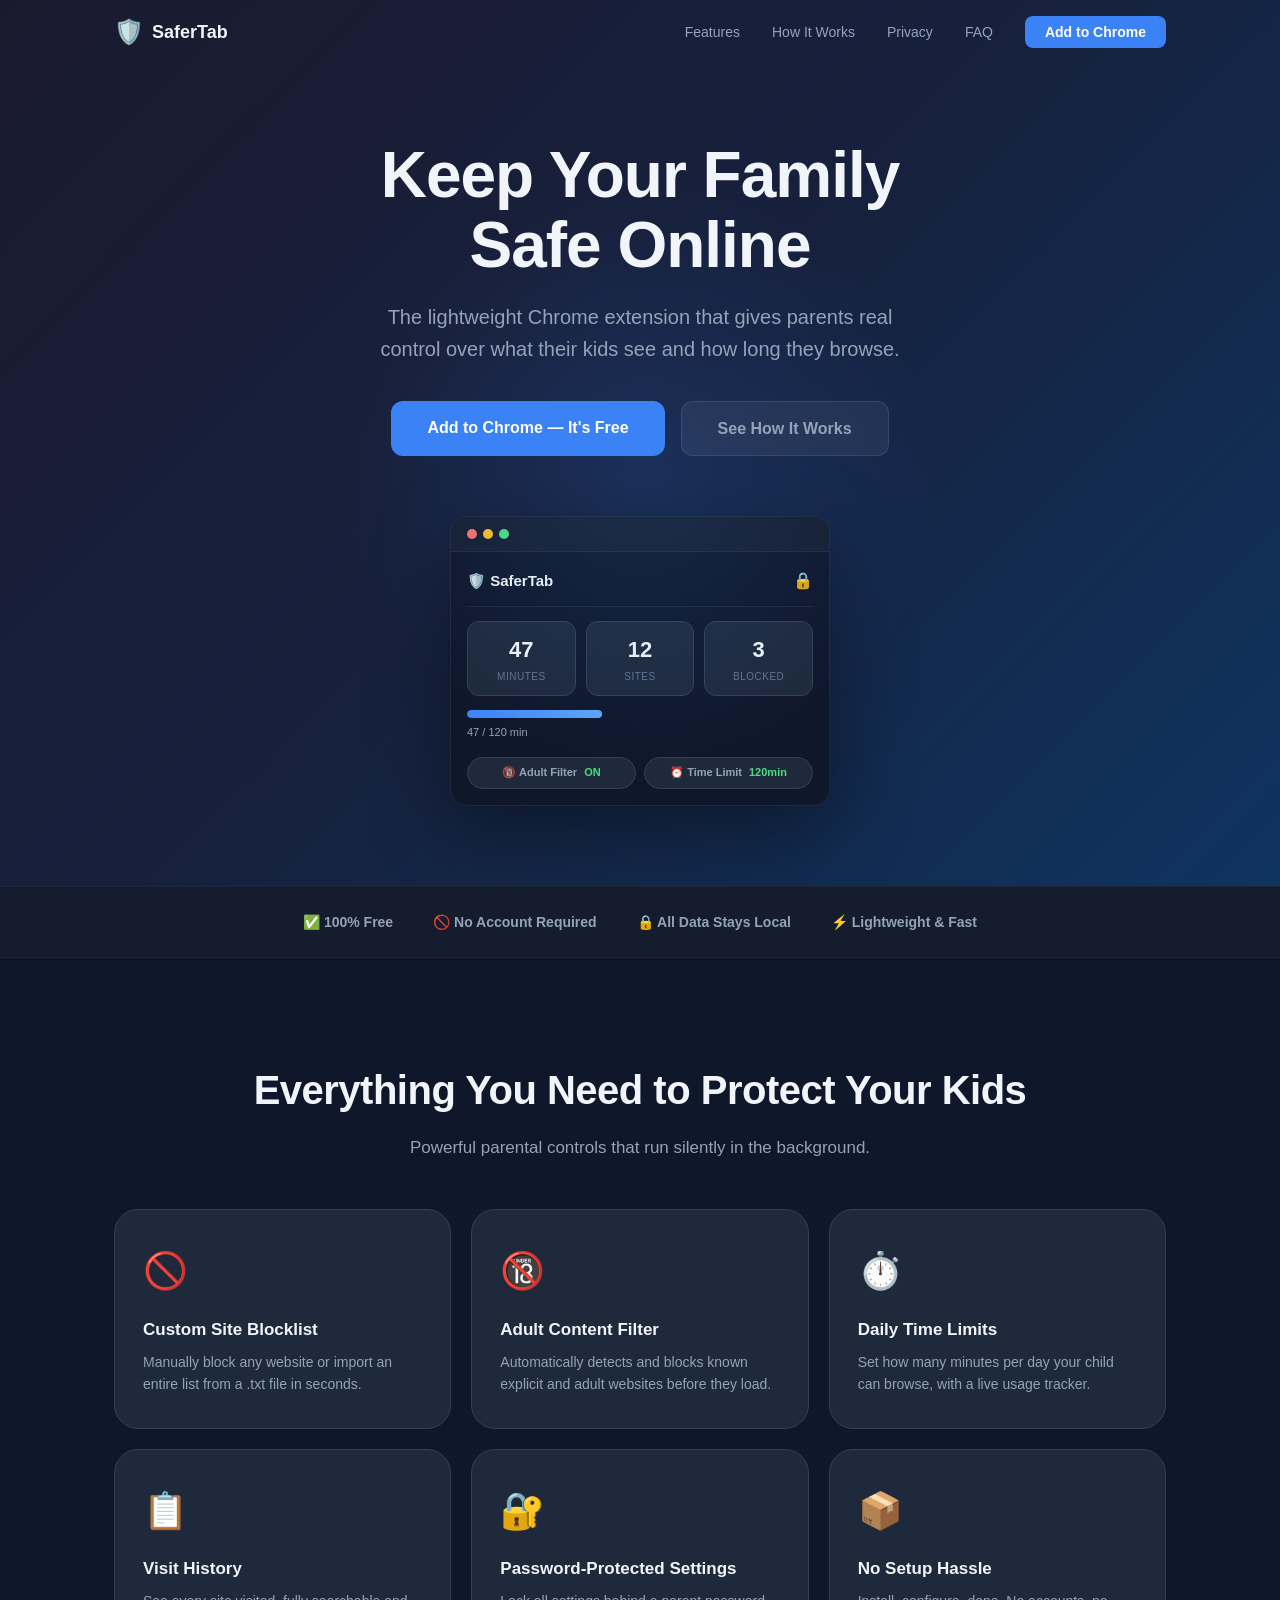
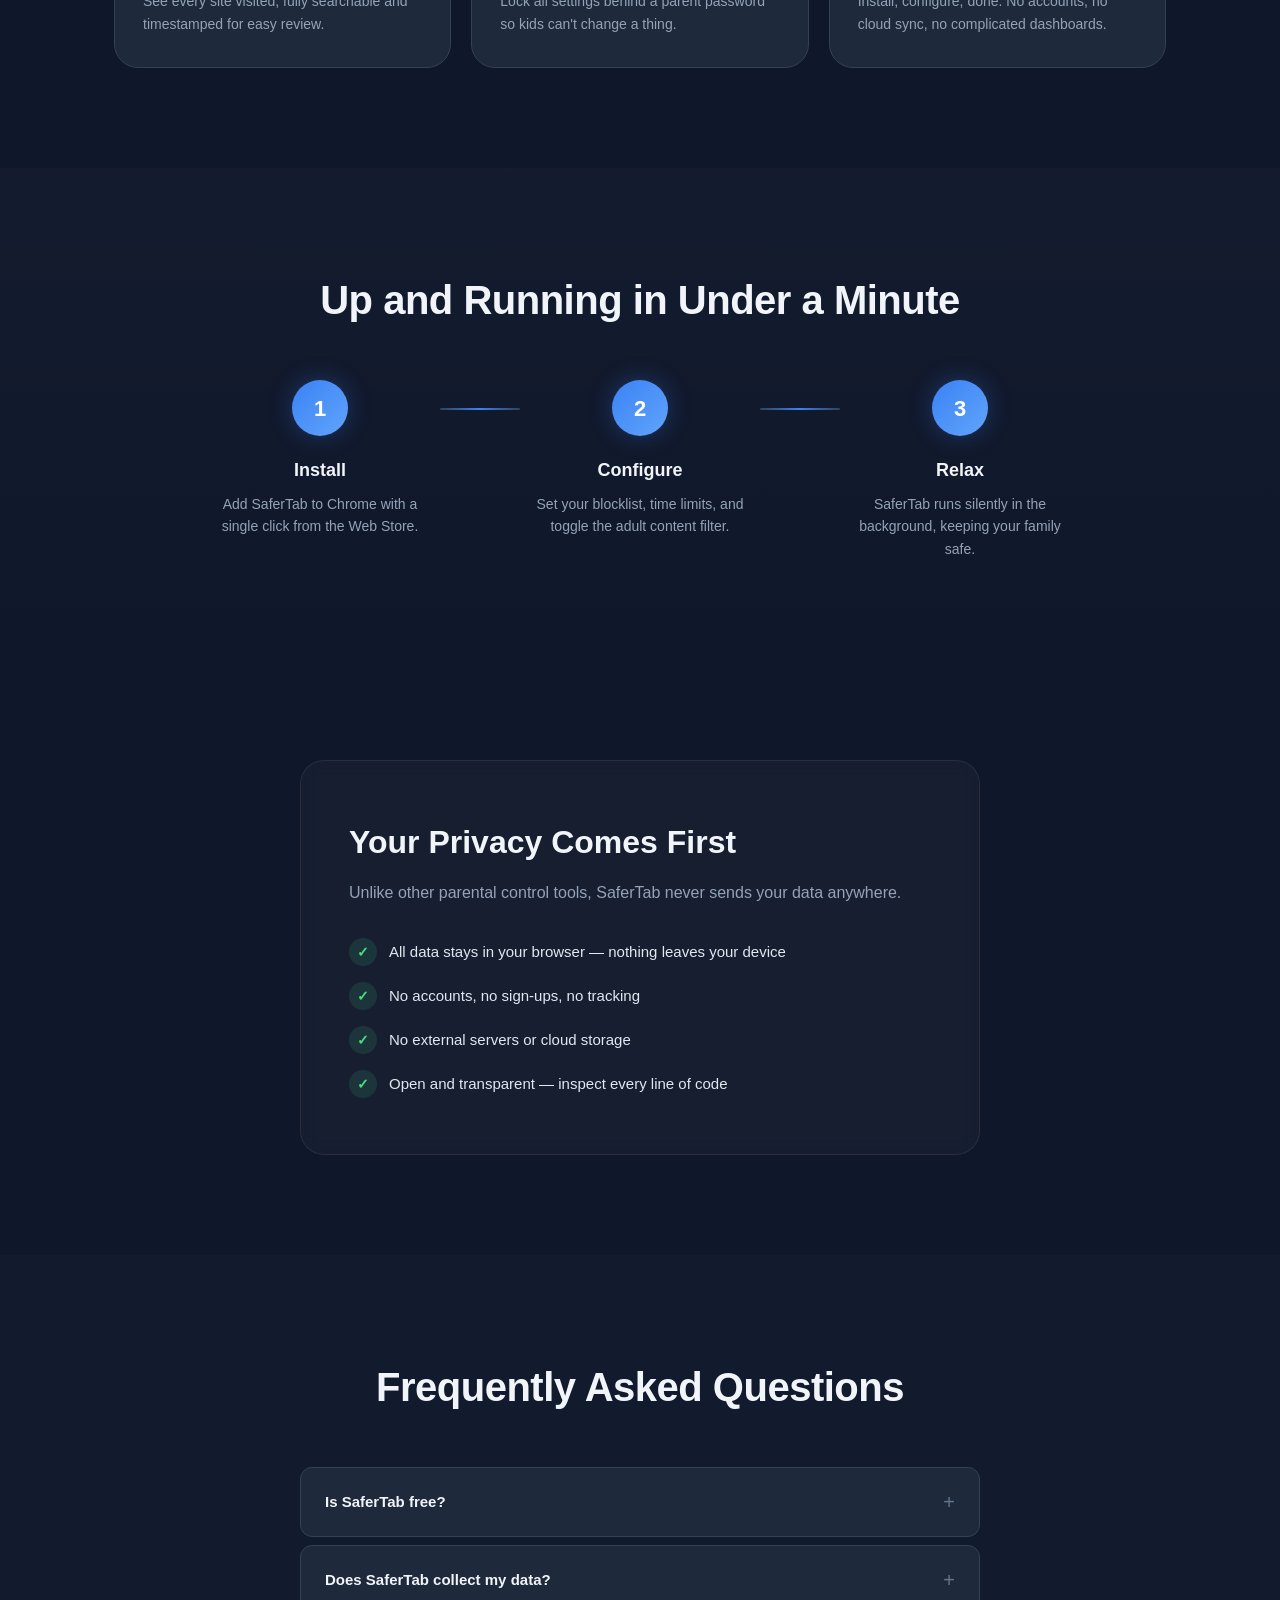
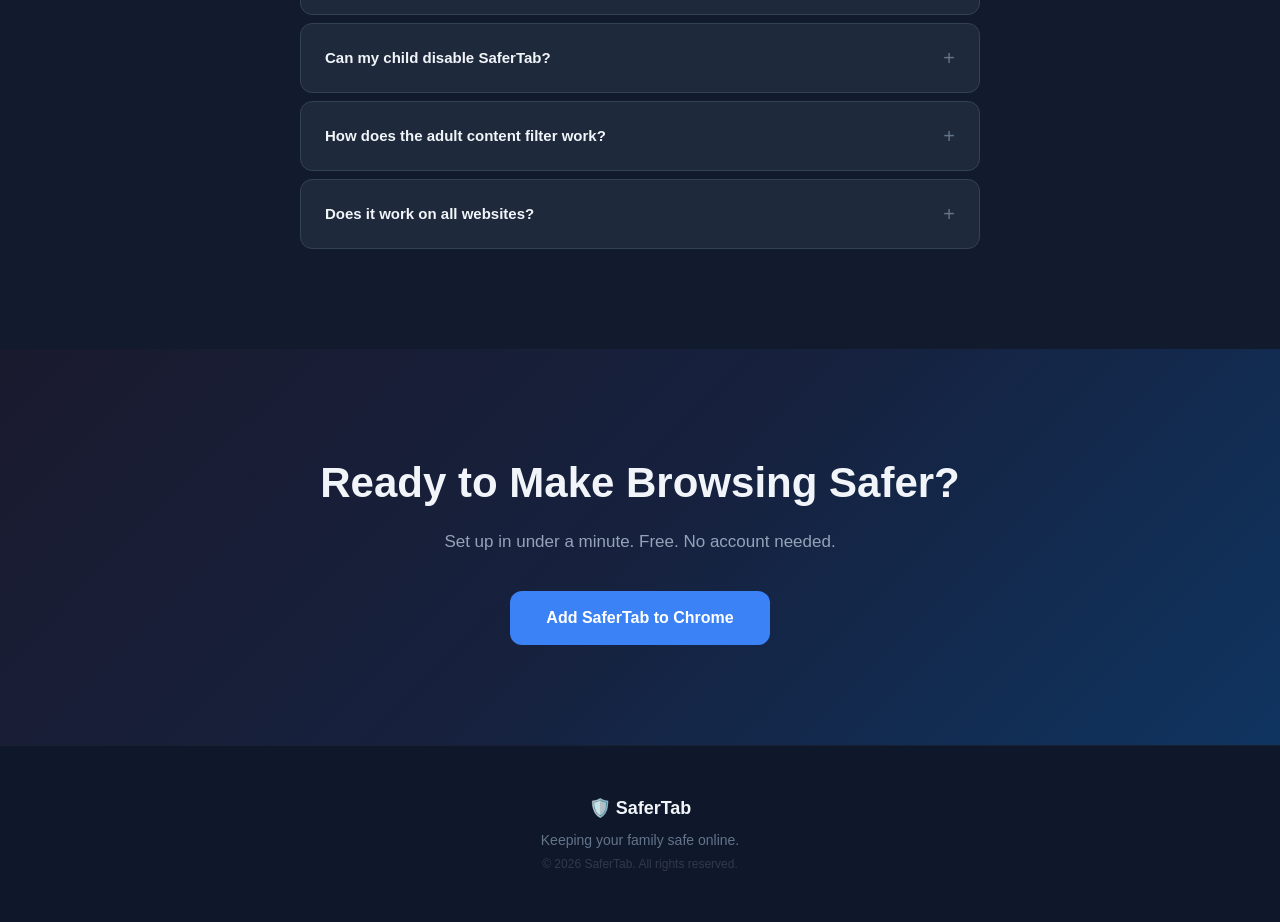
==== website/index.html @ d72802f3 "Update to arch" ====
<!DOCTYPE html>
<html lang="en">
<head>
  <meta charset="UTF-8" />
  <meta name="viewport" content="width=device-width, initial-scale=1.0" />
  <title>SaferTab - Keep Your Family Safe Online</title>
  <meta name="description" content="A lightweight Chrome extension that gives parents real control over what their kids see and how long they browse. Free, private, no account needed." />
  <link rel="stylesheet" href="styles.css" />
  <link rel="icon" href="../extension/icons/icon48.png" type="image/png" />
</head>
<body>

  <!-- ── Navigation ── -->
  <nav id="navbar">
    <div class="nav-inner">
      <a href="#" class="nav-brand">
        <span class="nav-logo">&#x1f6e1;&#xfe0f;</span>
        <span class="nav-wordmark">SaferTab</span>
      </a>
      <button class="hamburger" id="menuToggle" aria-label="Toggle menu">
        <span></span><span></span><span></span>
      </button>
      <ul class="nav-links" id="navLinks">
        <li><a href="#features">Features</a></li>
        <li><a href="#how-it-works">How It Works</a></li>
        <li><a href="#privacy">Privacy</a></li>
        <li><a href="#faq">FAQ</a></li>
        <li><a href="#cta" class="nav-cta">Add to Chrome</a></li>
      </ul>
    </div>
  </nav>

  <!-- ── Hero ── -->
  <section class="hero" id="hero">
    <div class="hero-glow"></div>
    <div class="container hero-content">
      <h1>Keep Your Family<br />Safe Online</h1>
      <p class="hero-sub">
        The lightweight Chrome extension that gives parents real control
        over what their kids see and how long they browse.
      </p>
      <div class="hero-actions">
        <a href="#cta" class="btn btn-primary-lg">Add to Chrome &mdash; It's Free</a>
        <a href="#how-it-works" class="btn btn-ghost">See How It Works</a>
      </div>
    </div>

    <!-- CSS-only extension mockup -->
    <div class="container">
      <div class="mockup" aria-hidden="true">
        <div class="mockup-bar">
          <span class="dot red"></span>
          <span class="dot yellow"></span>
          <span class="dot green"></span>
        </div>
        <div class="mockup-body">
          <div class="mock-header">
            <span>&#x1f6e1;&#xfe0f; <strong>SaferTab</strong></span>
            <span class="mock-lock">&#x1f512;</span>
          </div>
          <div class="mock-stats">
            <div class="mock-stat"><span class="mock-stat-val">47</span><span class="mock-stat-lbl">Minutes</span></div>
            <div class="mock-stat"><span class="mock-stat-val">12</span><span class="mock-stat-lbl">Sites</span></div>
            <div class="mock-stat"><span class="mock-stat-val">3</span><span class="mock-stat-lbl">Blocked</span></div>
          </div>
          <div class="mock-progress">
            <div class="mock-progress-track"><div class="mock-progress-fill"></div></div>
            <span class="mock-progress-lbl">47 / 120 min</span>
          </div>
          <div class="mock-pills">
            <span class="mock-pill">&#x1f51e; Adult Filter <b class="on">ON</b></span>
            <span class="mock-pill">&#x23f0; Time Limit <b class="on">120min</b></span>
          </div>
        </div>
      </div>
    </div>
  </section>

  <!-- ── Trust Bar ── -->
  <section class="trust-bar">
    <div class="container trust-items">
      <div class="trust-item">&#x2705; 100% Free</div>
      <div class="trust-item">&#x1f6ab; No Account Required</div>
      <div class="trust-item">&#x1f512; All Data Stays Local</div>
      <div class="trust-item">&#x26a1; Lightweight &amp; Fast</div>
    </div>
  </section>

  <!-- ── Features ── -->
  <section class="features" id="features">
    <div class="container">
      <h2 class="section-heading">Everything You Need to Protect Your Kids</h2>
      <p class="section-sub">Powerful parental controls that run silently in the background.</p>
      <div class="features-grid">
        <div class="feature-card reveal">
          <div class="feature-icon">&#x1f6ab;</div>
          <h3>Custom Site Blocklist</h3>
          <p>Manually block any website or import an entire list from a .txt file in seconds.</p>
        </div>
        <div class="feature-card reveal">
          <div class="feature-icon">&#x1f51e;</div>
          <h3>Adult Content Filter</h3>
          <p>Automatically detects and blocks known explicit and adult websites before they load.</p>
        </div>
        <div class="feature-card reveal">
          <div class="feature-icon">&#x23f1;&#xfe0f;</div>
          <h3>Daily Time Limits</h3>
          <p>Set how many minutes per day your child can browse, with a live usage tracker.</p>
        </div>
        <div class="feature-card reveal">
          <div class="feature-icon">&#x1f4cb;</div>
          <h3>Visit History</h3>
          <p>See every site visited, fully searchable and timestamped for easy review.</p>
        </div>
        <div class="feature-card reveal">
          <div class="feature-icon">&#x1f510;</div>
          <h3>Password-Protected Settings</h3>
          <p>Lock all settings behind a parent password so kids can't change a thing.</p>
        </div>
        <div class="feature-card reveal">
          <div class="feature-icon">&#x1f4e6;</div>
          <h3>No Setup Hassle</h3>
          <p>Install, configure, done. No accounts, no cloud sync, no complicated dashboards.</p>
        </div>
      </div>
    </div>
  </section>

  <!-- ── How It Works ── -->
  <section class="how-it-works" id="how-it-works">
    <div class="container">
      <h2 class="section-heading">Up and Running in Under a Minute</h2>
      <div class="steps">
        <div class="step reveal">
          <div class="step-num">1</div>
          <h3>Install</h3>
          <p>Add SaferTab to Chrome with a single click from the Web Store.</p>
        </div>
        <div class="step-line" aria-hidden="true"></div>
        <div class="step reveal">
          <div class="step-num">2</div>
          <h3>Configure</h3>
          <p>Set your blocklist, time limits, and toggle the adult content filter.</p>
        </div>
        <div class="step-line" aria-hidden="true"></div>
        <div class="step reveal">
          <div class="step-num">3</div>
          <h3>Relax</h3>
          <p>SaferTab runs silently in the background, keeping your family safe.</p>
        </div>
      </div>
    </div>
  </section>

  <!-- ── Privacy ── -->
  <section class="privacy" id="privacy">
    <div class="container">
      <div class="privacy-card reveal">
        <h2>Your Privacy Comes First</h2>
        <p class="privacy-sub">Unlike other parental control tools, SaferTab never sends your data anywhere.</p>
        <ul class="privacy-list">
          <li><span class="check">&#x2713;</span> All data stays in your browser &mdash; nothing leaves your device</li>
          <li><span class="check">&#x2713;</span> No accounts, no sign-ups, no tracking</li>
          <li><span class="check">&#x2713;</span> No external servers or cloud storage</li>
          <li><span class="check">&#x2713;</span> Open and transparent &mdash; inspect every line of code</li>
        </ul>
      </div>
    </div>
  </section>

  <!-- ── FAQ ── -->
  <section class="faq" id="faq">
    <div class="container">
      <h2 class="section-heading">Frequently Asked Questions</h2>
      <div class="faq-list">
        <details class="faq-item">
          <summary>Is SaferTab free?</summary>
          <p>Yes, completely free. No premium tiers, no hidden fees.</p>
        </details>
        <details class="faq-item">
          <summary>Does SaferTab collect my data?</summary>
          <p>No. Everything is stored locally in your browser using Chrome's built-in storage. Nothing is ever sent to a server.</p>
        </details>
        <details class="faq-item">
          <summary>Can my child disable SaferTab?</summary>
          <p>Not without your parent password. The settings panel is locked behind a password gate, and the extension can only be removed through Chrome's extension manager.</p>
        </details>
        <details class="faq-item">
          <summary>How does the adult content filter work?</summary>
          <p>SaferTab maintains a curated list of known explicit domains and URL patterns. Any matching site is blocked before it loads.</p>
        </details>
        <details class="faq-item">
          <summary>Does it work on all websites?</summary>
          <p>SaferTab works on all standard HTTP and HTTPS websites. Internal Chrome pages (like settings or the new tab page) are not affected.</p>
        </details>
      </div>
    </div>
  </section>

  <!-- ── Final CTA ── -->
  <section class="final-cta" id="cta">
    <div class="container cta-content">
      <h2>Ready to Make Browsing Safer?</h2>
      <p>Set up in under a minute. Free. No account needed.</p>
      <a href="#" class="btn btn-primary-lg">Add SaferTab to Chrome</a>
    </div>
  </section>

  <!-- ── Footer ── -->
  <footer>
    <div class="container footer-inner">
      <div class="footer-brand">&#x1f6e1;&#xfe0f; SaferTab</div>
      <p class="footer-tagline">Keeping your family safe online.</p>
      <p class="footer-copy">&copy; 2026 SaferTab. All rights reserved.</p>
    </div>
  </footer>

  <script src="script.js"></script>
</body>
</html>
---- website/styles.css ----
/* ── Design Tokens ─────────────────────────────── */
:root {
  --bg-deepest: #0f172a;
  --bg-dark: #1a1a2e;
  --bg-card: #1e293b;
  --border: #334155;
  --blue-600: #2563eb;
  --blue-500: #3b82f6;
  --blue-400: #60a5fa;
  --text-bright: #f1f5f9;
  --text-body: #e2e8f0;
  --text-muted: #94a3b8;
  --text-dim: #64748b;
  --green: #4ade80;
  --red: #f87171;
  --radius-sm: 8px;
  --radius-md: 12px;
  --radius-lg: 24px;
  --font: -apple-system, BlinkMacSystemFont, 'Segoe UI', Roboto, sans-serif;
  --max-w: 1100px;
}

/* ── Reset ─────────────────────────────────────── */
*, *::before, *::after { box-sizing: border-box; margin: 0; padding: 0; }

html { scroll-behavior: smooth; }

body {
  font-family: var(--font);
  background: var(--bg-deepest);
  color: var(--text-body);
  line-height: 1.6;
  -webkit-font-smoothing: antialiased;
}

img { max-width: 100%; display: block; }
a { color: inherit; text-decoration: none; }

.container {
  max-width: var(--max-w);
  margin: 0 auto;
  padding: 0 24px;
}

/* ── Navigation ────────────────────────────────── */
nav {
  position: fixed;
  top: 0;
  left: 0;
  right: 0;
  z-index: 100;
  transition: background 0.3s, box-shadow 0.3s;
}

nav.scrolled {
  background: rgba(15, 23, 42, 0.85);
  backdrop-filter: blur(12px);
  box-shadow: 0 1px 0 rgba(255,255,255,0.06);
}

.nav-inner {
  max-width: var(--max-w);
  margin: 0 auto;
  padding: 0 24px;
  display: flex;
  align-items: center;
  justify-content: space-between;
  height: 64px;
}

.nav-brand {
  display: flex;
  align-items: center;
  gap: 8px;
  font-weight: 800;
  font-size: 18px;
  color: var(--text-bright);
}

.nav-logo { font-size: 24px; }

.nav-links {
  display: flex;
  align-items: center;
  gap: 32px;
  list-style: none;
}

.nav-links a {
  font-size: 14px;
  font-weight: 500;
  color: var(--text-muted);
  transition: color 0.15s;
}

.nav-links a:hover { color: var(--text-bright); }

.nav-cta {
  background: var(--blue-500);
  color: white !important;
  padding: 8px 20px;
  border-radius: var(--radius-sm);
  font-weight: 700 !important;
  transition: background 0.15s !important;
}

.nav-cta:hover { background: var(--blue-600); }

.hamburger {
  display: none;
  flex-direction: column;
  gap: 5px;
  background: none;
  border: none;
  cursor: pointer;
  padding: 4px;
}

.hamburger span {
  display: block;
  width: 22px;
  height: 2px;
  background: var(--text-muted);
  border-radius: 2px;
  transition: transform 0.2s, opacity 0.2s;
}

.hamburger.open span:nth-child(1) { transform: translateY(7px) rotate(45deg); }
.hamburger.open span:nth-child(2) { opacity: 0; }
.hamburger.open span:nth-child(3) { transform: translateY(-7px) rotate(-45deg); }

/* ── Buttons ───────────────────────────────────── */
.btn {
  display: inline-block;
  font-weight: 700;
  border: none;
  cursor: pointer;
  border-radius: var(--radius-md);
  transition: background 0.15s, transform 0.15s;
  text-align: center;
}

.btn:hover { transform: translateY(-1px); }

.btn-primary-lg {
  background: var(--blue-500);
  color: white;
  padding: 14px 36px;
  font-size: 16px;
}

.btn-primary-lg:hover { background: var(--blue-600); }

.btn-ghost {
  background: rgba(255,255,255,0.06);
  color: var(--text-muted);
  padding: 14px 36px;
  font-size: 16px;
  border: 1px solid rgba(255,255,255,0.1);
}

.btn-ghost:hover { background: rgba(255,255,255,0.1); color: var(--text-bright); }

/* ── Hero ──────────────────────────────────────── */
.hero {
  position: relative;
  padding: 140px 0 80px;
  background: linear-gradient(135deg, #1a1a2e 0%, #16213e 50%, #0f3460 100%);
  overflow: hidden;
}

.hero-glow {
  position: absolute;
  top: 20%;
  left: 50%;
  transform: translateX(-50%);
  width: 600px;
  height: 600px;
  background: radial-gradient(circle, rgba(59,130,246,0.15) 0%, transparent 70%);
  pointer-events: none;
}

.hero-content {
  position: relative;
  text-align: center;
  margin-bottom: 60px;
}

.hero h1 {
  font-size: clamp(36px, 6vw, 64px);
  font-weight: 800;
  color: var(--text-bright);
  line-height: 1.1;
  letter-spacing: -1px;
  margin-bottom: 20px;
}

.hero-sub {
  font-size: clamp(16px, 2.5vw, 20px);
  color: var(--text-muted);
  max-width: 560px;
  margin: 0 auto 36px;
}

.hero-actions {
  display: flex;
  gap: 16px;
  justify-content: center;
  flex-wrap: wrap;
}

/* ── Extension Mockup ──────────────────────────── */
.mockup {
  max-width: 380px;
  margin: 0 auto;
  border-radius: 16px;
  overflow: hidden;
  border: 1px solid rgba(255,255,255,0.08);
  box-shadow: 0 24px 80px rgba(0,0,0,0.4);
  background: var(--bg-deepest);
}

.mockup-bar {
  display: flex;
  gap: 6px;
  padding: 12px 16px;
  background: #161e2e;
  border-bottom: 1px solid rgba(255,255,255,0.06);
}

.dot {
  width: 10px;
  height: 10px;
  border-radius: 50%;
}

.dot.red { background: #f87171; }
.dot.yellow { background: #fbbf24; }
.dot.green { background: #4ade80; }

.mockup-body { padding: 16px; font-size: 13px; }

.mock-header {
  display: flex;
  justify-content: space-between;
  align-items: center;
  padding-bottom: 12px;
  border-bottom: 1px solid var(--bg-card);
  margin-bottom: 14px;
  font-size: 15px;
  color: var(--text-bright);
}

.mock-lock { font-size: 16px; }

.mock-stats {
  display: grid;
  grid-template-columns: repeat(3, 1fr);
  gap: 10px;
  margin-bottom: 14px;
}

.mock-stat {
  background: var(--bg-card);
  border: 1px solid var(--border);
  border-radius: 12px;
  padding: 10px 6px;
  text-align: center;
}

.mock-stat-val {
  display: block;
  font-size: 22px;
  font-weight: 800;
  color: var(--text-bright);
}

.mock-stat-lbl {
  display: block;
  font-size: 10px;
  text-transform: uppercase;
  letter-spacing: 0.5px;
  color: var(--text-dim);
  margin-top: 2px;
}

.mock-progress { margin-bottom: 14px; }

.mock-progress-track {
  height: 8px;
  background: var(--bg-deepest);
  border-radius: 8px;
  overflow: hidden;
  margin-bottom: 4px;
}

.mock-progress-fill {
  width: 39%;
  height: 100%;
  background: linear-gradient(90deg, var(--blue-500), var(--blue-400));
  border-radius: 8px;
}

.mock-progress-lbl {
  font-size: 11px;
  color: var(--text-muted);
}

.mock-pills {
  display: flex;
  gap: 8px;
}

.mock-pill {
  flex: 1;
  text-align: center;
  background: var(--bg-card);
  border: 1px solid var(--border);
  border-radius: 20px;
  padding: 6px 10px;
  font-size: 11px;
  font-weight: 600;
  color: var(--text-muted);
}

.mock-pill b.on { color: var(--green); margin-left: 4px; }

/* ── Trust Bar ─────────────────────────────────── */
.trust-bar {
  padding: 24px 0;
  background: rgba(255,255,255,0.02);
  border-top: 1px solid rgba(255,255,255,0.04);
  border-bottom: 1px solid rgba(255,255,255,0.04);
}

.trust-items {
  display: flex;
  justify-content: center;
  flex-wrap: wrap;
  gap: 20px 40px;
}

.trust-item {
  font-size: 14px;
  font-weight: 600;
  color: var(--text-muted);
  white-space: nowrap;
}

/* ── Section Headings ──────────────────────────── */
.section-heading {
  font-size: clamp(26px, 4vw, 40px);
  font-weight: 800;
  color: var(--text-bright);
  text-align: center;
  letter-spacing: -0.5px;
  margin-bottom: 12px;
}

.section-sub {
  text-align: center;
  color: var(--text-muted);
  font-size: 17px;
  margin-bottom: 48px;
}

/* ── Features ──────────────────────────────────── */
.features {
  padding: 100px 0;
}

.features-grid {
  display: grid;
  grid-template-columns: repeat(3, 1fr);
  gap: 20px;
}

.feature-card {
  background: var(--bg-card);
  border: 1px solid var(--border);
  border-radius: var(--radius-lg);
  padding: 32px 28px;
  transition: transform 0.2s, box-shadow 0.2s;
}

.feature-card:hover {
  transform: translateY(-4px);
  box-shadow: 0 12px 40px rgba(0,0,0,0.3);
}

.feature-icon {
  font-size: 36px;
  margin-bottom: 16px;
}

.feature-card h3 {
  font-size: 17px;
  font-weight: 700;
  color: var(--text-bright);
  margin-bottom: 8px;
}

.feature-card p {
  font-size: 14px;
  color: var(--text-muted);
  line-height: 1.6;
}

/* ── How It Works ──────────────────────────────── */
.how-it-works {
  padding: 100px 0;
  background: linear-gradient(180deg, rgba(255,255,255,0.02) 0%, transparent 100%);
}

.steps {
  display: flex;
  align-items: flex-start;
  justify-content: center;
  gap: 0;
  margin-top: 48px;
}

.step {
  text-align: center;
  flex: 0 1 240px;
}

.step-num {
  width: 56px;
  height: 56px;
  margin: 0 auto 20px;
  display: flex;
  align-items: center;
  justify-content: center;
  font-size: 22px;
  font-weight: 800;
  color: white;
  border-radius: 50%;
  background: linear-gradient(135deg, var(--blue-500), var(--blue-400));
  box-shadow: 0 0 24px rgba(59,130,246,0.3);
}

.step h3 {
  font-size: 18px;
  font-weight: 700;
  color: var(--text-bright);
  margin-bottom: 8px;
}

.step p {
  font-size: 14px;
  color: var(--text-muted);
  max-width: 220px;
  margin: 0 auto;
}

.step-line {
  flex: 0 0 80px;
  height: 2px;
  background: linear-gradient(90deg, var(--border), var(--blue-500), var(--border));
  margin-top: 28px;
  border-radius: 2px;
}

/* ── Privacy ───────────────────────────────────── */
.privacy {
  padding: 100px 0;
}

.privacy-card {
  background: rgba(255,255,255,0.03);
  border: 1px solid rgba(255,255,255,0.08);
  border-radius: var(--radius-lg);
  padding: 56px 48px;
  max-width: 680px;
  margin: 0 auto;
  backdrop-filter: blur(8px);
}

.privacy-card h2 {
  font-size: 32px;
  font-weight: 800;
  color: var(--text-bright);
  margin-bottom: 12px;
}

.privacy-sub {
  color: var(--text-muted);
  font-size: 16px;
  margin-bottom: 32px;
}

.privacy-list {
  list-style: none;
  display: flex;
  flex-direction: column;
  gap: 16px;
}

.privacy-list li {
  font-size: 15px;
  color: var(--text-body);
  display: flex;
  align-items: center;
  gap: 12px;
}

.check {
  display: inline-flex;
  align-items: center;
  justify-content: center;
  width: 28px;
  height: 28px;
  border-radius: 50%;
  background: rgba(74, 222, 128, 0.12);
  color: var(--green);
  font-weight: 700;
  font-size: 14px;
  flex-shrink: 0;
}

/* ── FAQ ───────────────────────────────────────── */
.faq {
  padding: 100px 0;
  background: rgba(255,255,255,0.01);
}

.faq-list {
  max-width: 680px;
  margin: 48px auto 0;
  display: flex;
  flex-direction: column;
  gap: 8px;
}

.faq-item {
  background: var(--bg-card);
  border: 1px solid var(--border);
  border-radius: var(--radius-md);
  overflow: hidden;
  transition: background 0.15s;
}

.faq-item:hover { background: #232d3f; }

.faq-item summary {
  padding: 18px 24px;
  font-size: 15px;
  font-weight: 600;
  color: var(--text-bright);
  cursor: pointer;
  list-style: none;
  display: flex;
  align-items: center;
  justify-content: space-between;
}

.faq-item summary::after {
  content: '+';
  font-size: 20px;
  font-weight: 400;
  color: var(--text-dim);
  transition: transform 0.2s;
}

.faq-item[open] summary::after {
  content: '\2212';
}

.faq-item summary::-webkit-details-marker { display: none; }

.faq-item p {
  padding: 0 24px 18px;
  font-size: 14px;
  color: var(--text-muted);
  line-height: 1.7;
}

/* ── Final CTA ─────────────────────────────────── */
.final-cta {
  padding: 100px 0;
  background: linear-gradient(135deg, #1a1a2e 0%, #16213e 50%, #0f3460 100%);
  text-align: center;
}

.cta-content h2 {
  font-size: clamp(28px, 4vw, 42px);
  font-weight: 800;
  color: var(--text-bright);
  margin-bottom: 12px;
}

.cta-content p {
  color: var(--text-muted);
  font-size: 17px;
  margin-bottom: 36px;
}

/* ── Footer ────────────────────────────────────── */
footer {
  padding: 48px 0;
  border-top: 1px solid rgba(255,255,255,0.04);
  text-align: center;
}

.footer-brand {
  font-size: 18px;
  font-weight: 800;
  color: var(--text-bright);
  margin-bottom: 6px;
}

.footer-tagline {
  font-size: 14px;
  color: var(--text-dim);
  margin-bottom: 4px;
}

.footer-copy {
  font-size: 12px;
  color: rgba(255,255,255,0.15);
}

/* ── Scroll Reveal ─────────────────────────────── */
.reveal {
  opacity: 0;
  transform: translateY(24px);
  transition: opacity 0.5s ease, transform 0.5s ease;
}

.reveal.visible {
  opacity: 1;
  transform: translateY(0);
}

/* ── Responsive ────────────────────────────────── */
@media (max-width: 900px) {
  .features-grid {
    grid-template-columns: repeat(2, 1fr);
  }
}

@media (max-width: 768px) {
  .hamburger { display: flex; }

  .nav-links {
    position: fixed;
    top: 64px;
    left: 0;
    right: 0;
    background: rgba(15, 23, 42, 0.97);
    backdrop-filter: blur(12px);
    flex-direction: column;
    align-items: center;
    gap: 0;
    padding: 16px 0;
    border-bottom: 1px solid rgba(255,255,255,0.06);
    display: none;
  }

  .nav-links.open { display: flex; }

  .nav-links li { width: 100%; text-align: center; }
  .nav-links a { display: block; padding: 14px 24px; font-size: 16px; }
  .nav-cta { margin: 8px 24px; border-radius: var(--radius-sm); }

  .features-grid {
    grid-template-columns: 1fr;
  }

  .steps {
    flex-direction: column;
    align-items: center;
    gap: 0;
  }

  .step-line {
    width: 2px;
    height: 40px;
    flex: 0 0 40px;
    background: linear-gradient(180deg, var(--border), var(--blue-500), var(--border));
  }

  .privacy-card {
    padding: 36px 24px;
  }

  .hero { padding: 120px 0 60px; }
}

@media (max-width: 480px) {
  .trust-items { gap: 12px 24px; }
  .trust-item { font-size: 13px; }

  .hero-actions { flex-direction: column; align-items: center; }
  .btn-primary-lg, .btn-ghost { width: 100%; max-width: 300px; }
}
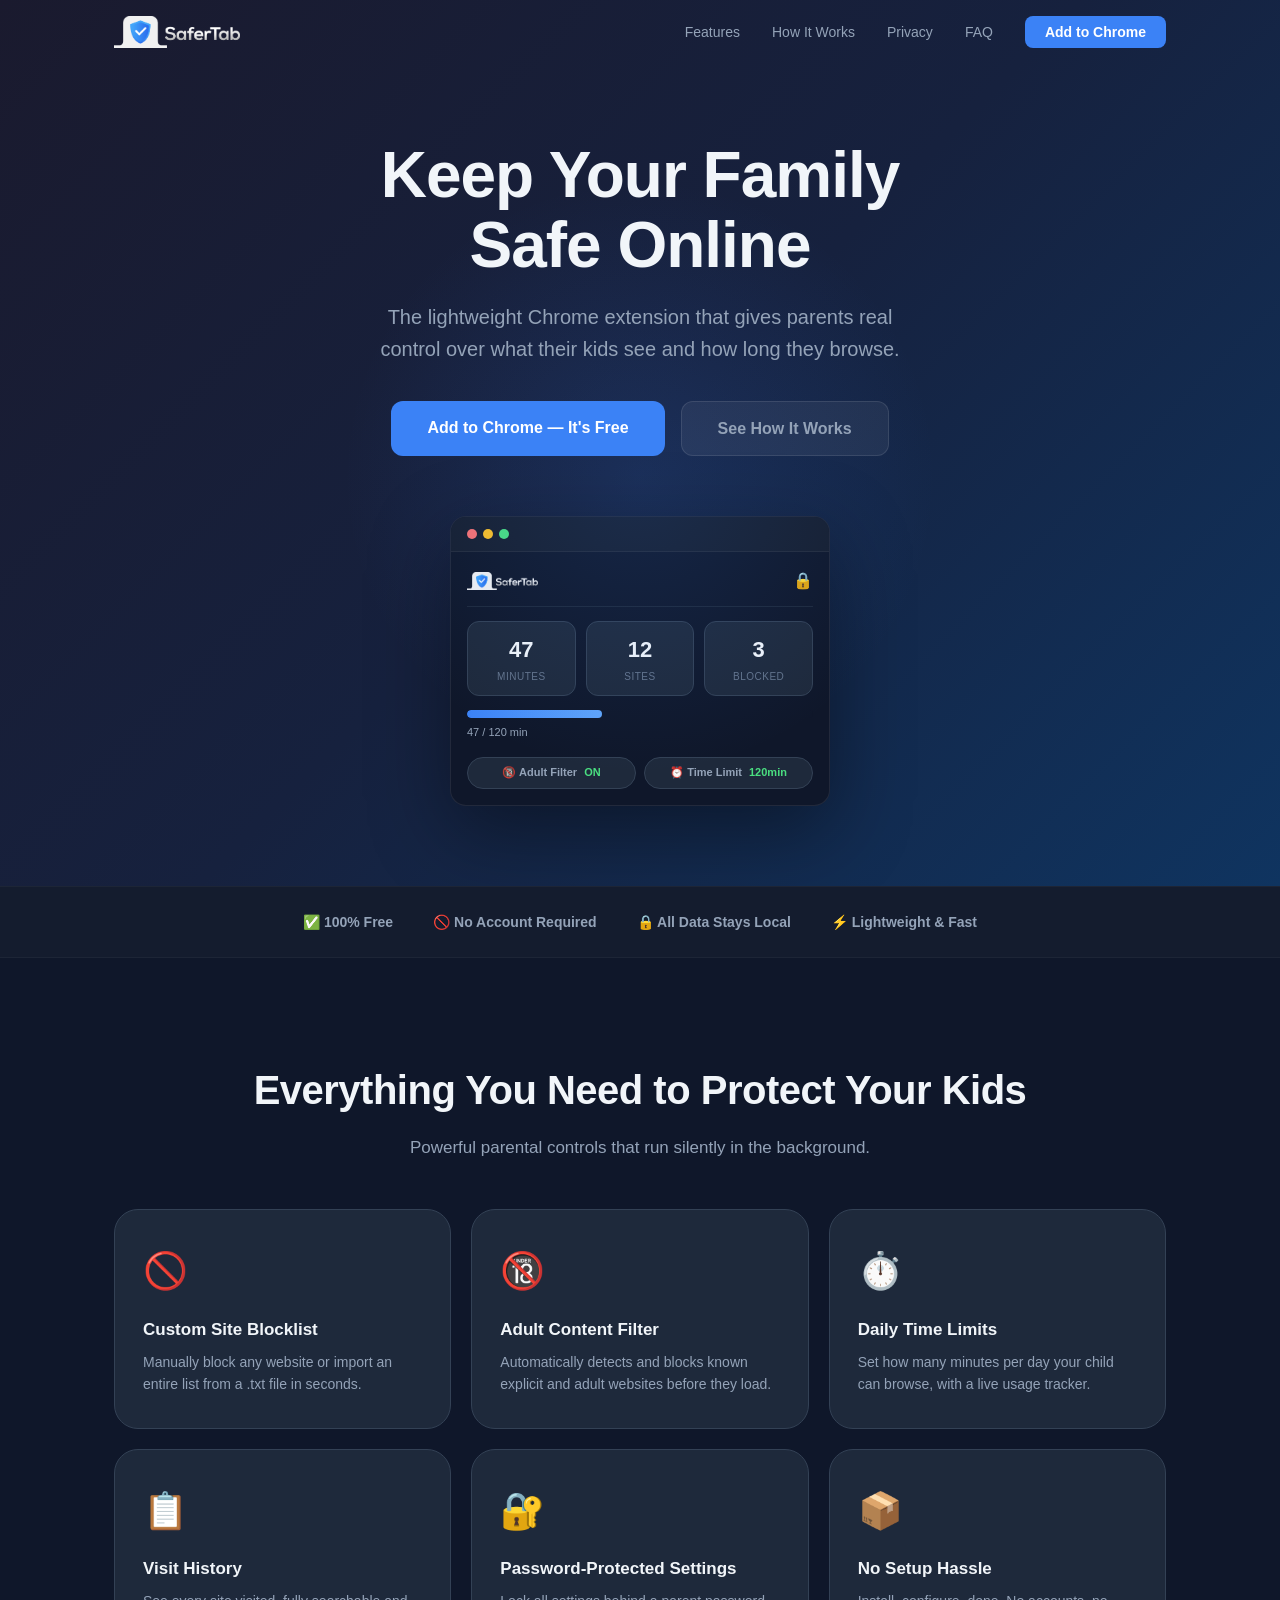
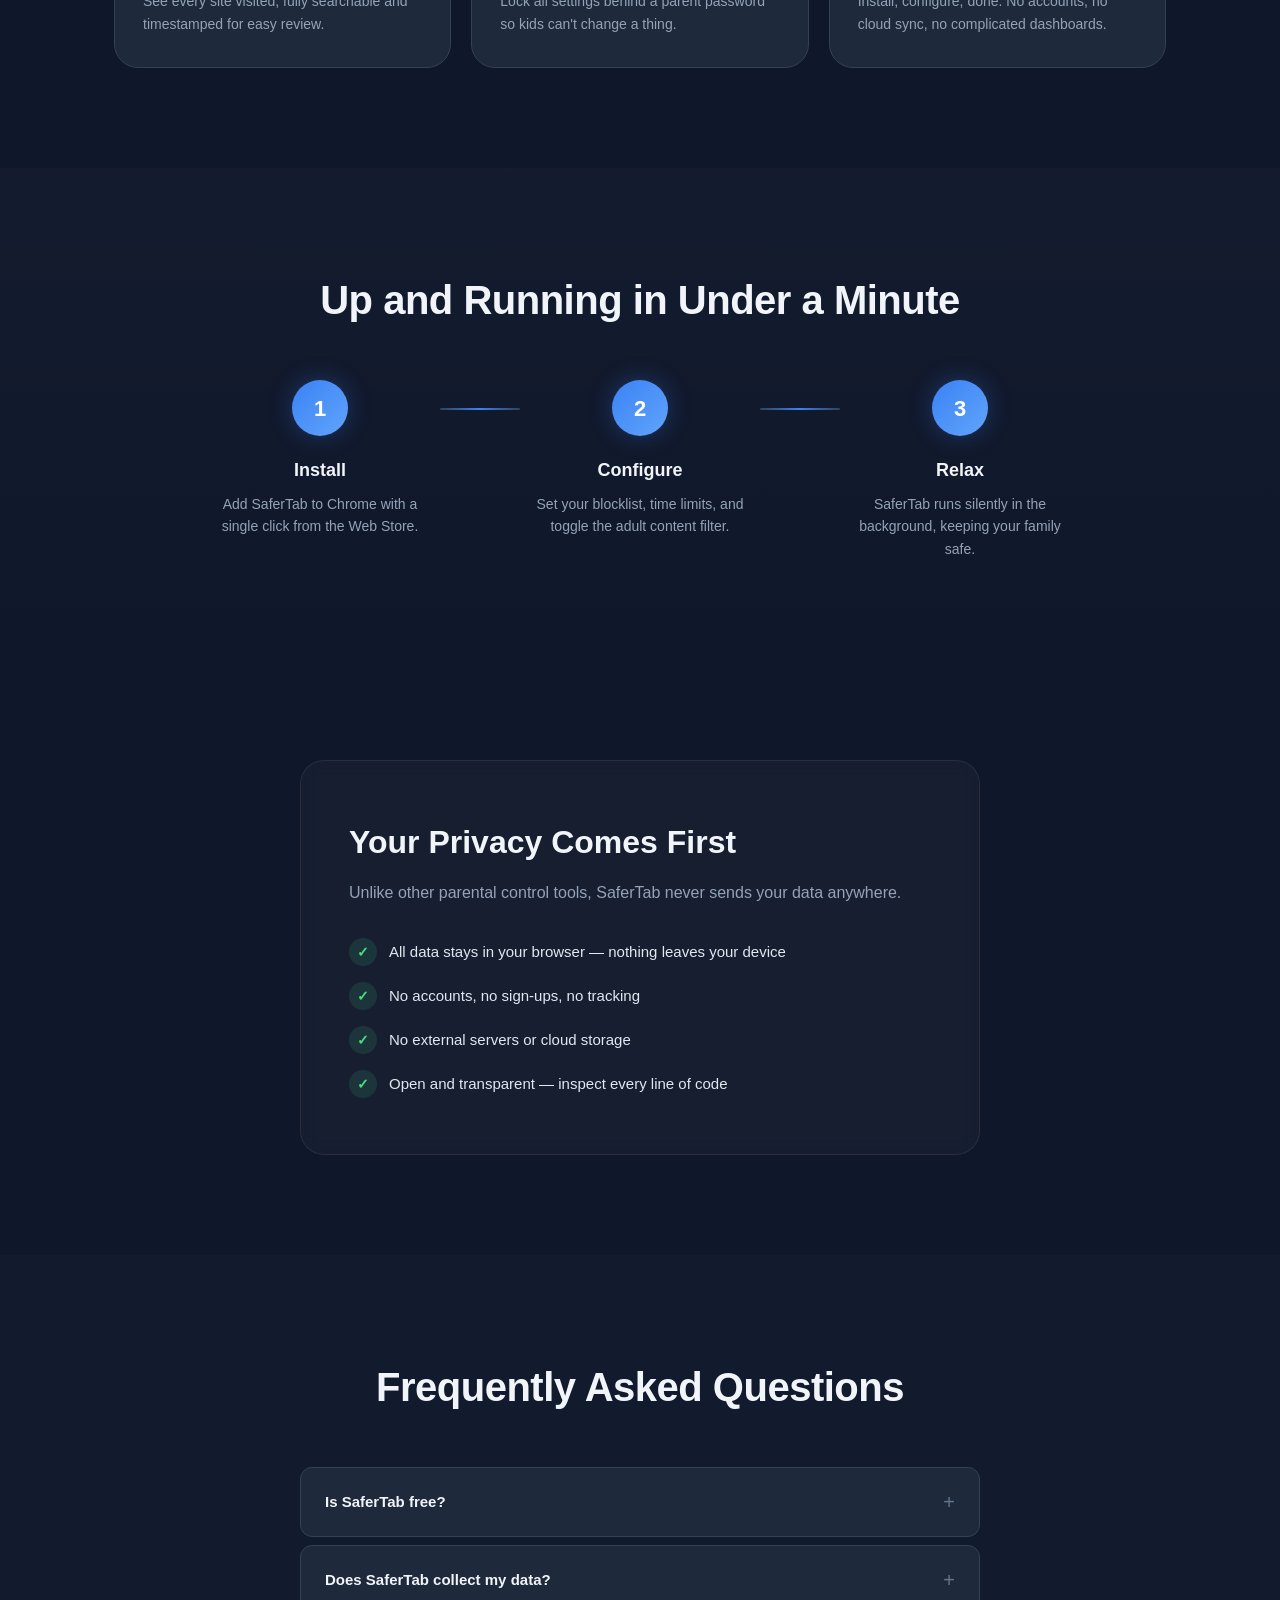
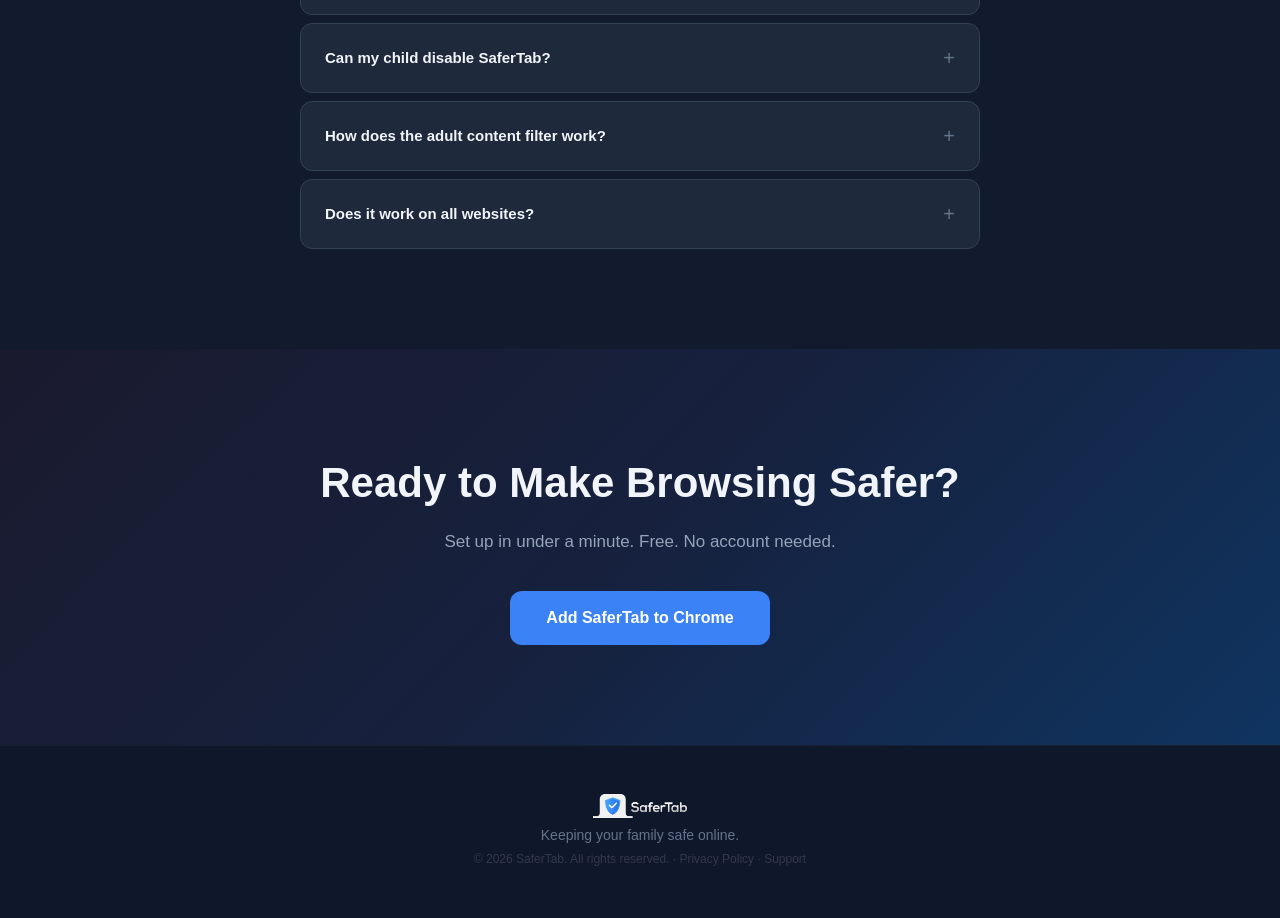
==== commit 769e0921: "Add logo images, privacy/support pages, Google Analytics, and store listing Replace emoji logos with" ====
--- a/website/index.html
+++ b/website/index.html
@@ -7,6 +7,14 @@
   <meta name="description" content="A lightweight Chrome extension that gives parents real control over what their kids see and how long they browse. Free, private, no account needed." />
   <link rel="stylesheet" href="styles.css" />
   <link rel="icon" href="../extension/icons/icon48.png" type="image/png" />
+  <!-- Google tag (gtag.js) -->
+  <script async src="https://www.googletagmanager.com/gtag/js?id=G-ZVJ25667QB"></script>
+  <script>
+    window.dataLayer = window.dataLayer || [];
+    function gtag(){dataLayer.push(arguments);}
+    gtag('js', new Date());
+    gtag('config', 'G-ZVJ25667QB');
+  </script>
 </head>
 <body>
 
@@ -14,8 +22,8 @@
   <nav id="navbar">
     <div class="nav-inner">
       <a href="#" class="nav-brand">
-        <span class="nav-logo">&#x1f6e1;&#xfe0f;</span>
-        <span class="nav-wordmark">SaferTab</span>
+        <img src="images/logo_color.png" alt="SaferTab" class="nav-logo-img" />
+        <!-- <img src="images/logo_color_white.png" alt="SaferTab" class="nav-logo-img" /> -->
       </a>
       <button class="hamburger" id="menuToggle" aria-label="Toggle menu">
         <span></span><span></span><span></span>
@@ -55,7 +63,7 @@
         </div>
         <div class="mockup-body">
           <div class="mock-header">
-            <span>&#x1f6e1;&#xfe0f; <strong>SaferTab</strong></span>
+            <span><img src="images/logo_color.png" alt="SaferTab" class="mock-logo-img" /></span>
             <span class="mock-lock">&#x1f512;</span>
           </div>
           <div class="mock-stats">
@@ -209,9 +217,9 @@
   <!-- ── Footer ── -->
   <footer>
     <div class="container footer-inner">
-      <div class="footer-brand">&#x1f6e1;&#xfe0f; SaferTab</div>
+      <div class="footer-brand"><img src="images/logo_color.png" alt="SaferTab" class="footer-logo-img" /></div>
       <p class="footer-tagline">Keeping your family safe online.</p>
-      <p class="footer-copy">&copy; 2026 SaferTab. All rights reserved.</p>
+      <p class="footer-copy">&copy; 2026 SaferTab. All rights reserved. &middot; <a href="privacy.html">Privacy Policy</a> &middot; <a href="support.html">Support</a></p>
     </div>
   </footer>
 
--- a/website/styles.css
+++ b/website/styles.css
@@ -78,6 +78,8 @@
 }
 
 .nav-logo { font-size: 24px; }
+.nav-logo-img { height: 32px; width: auto; }
+.mock-logo-img { height: 18px; width: auto; vertical-align: middle; }
 
 .nav-links {
   display: flex;
@@ -608,7 +610,9 @@
   font-weight: 800;
   color: var(--text-bright);
   margin-bottom: 6px;
-}
+  text-align: center;
+}
+.footer-logo-img { height: 24px; width: auto; margin: 0 auto; }
 
 .footer-tagline {
   font-size: 14px;
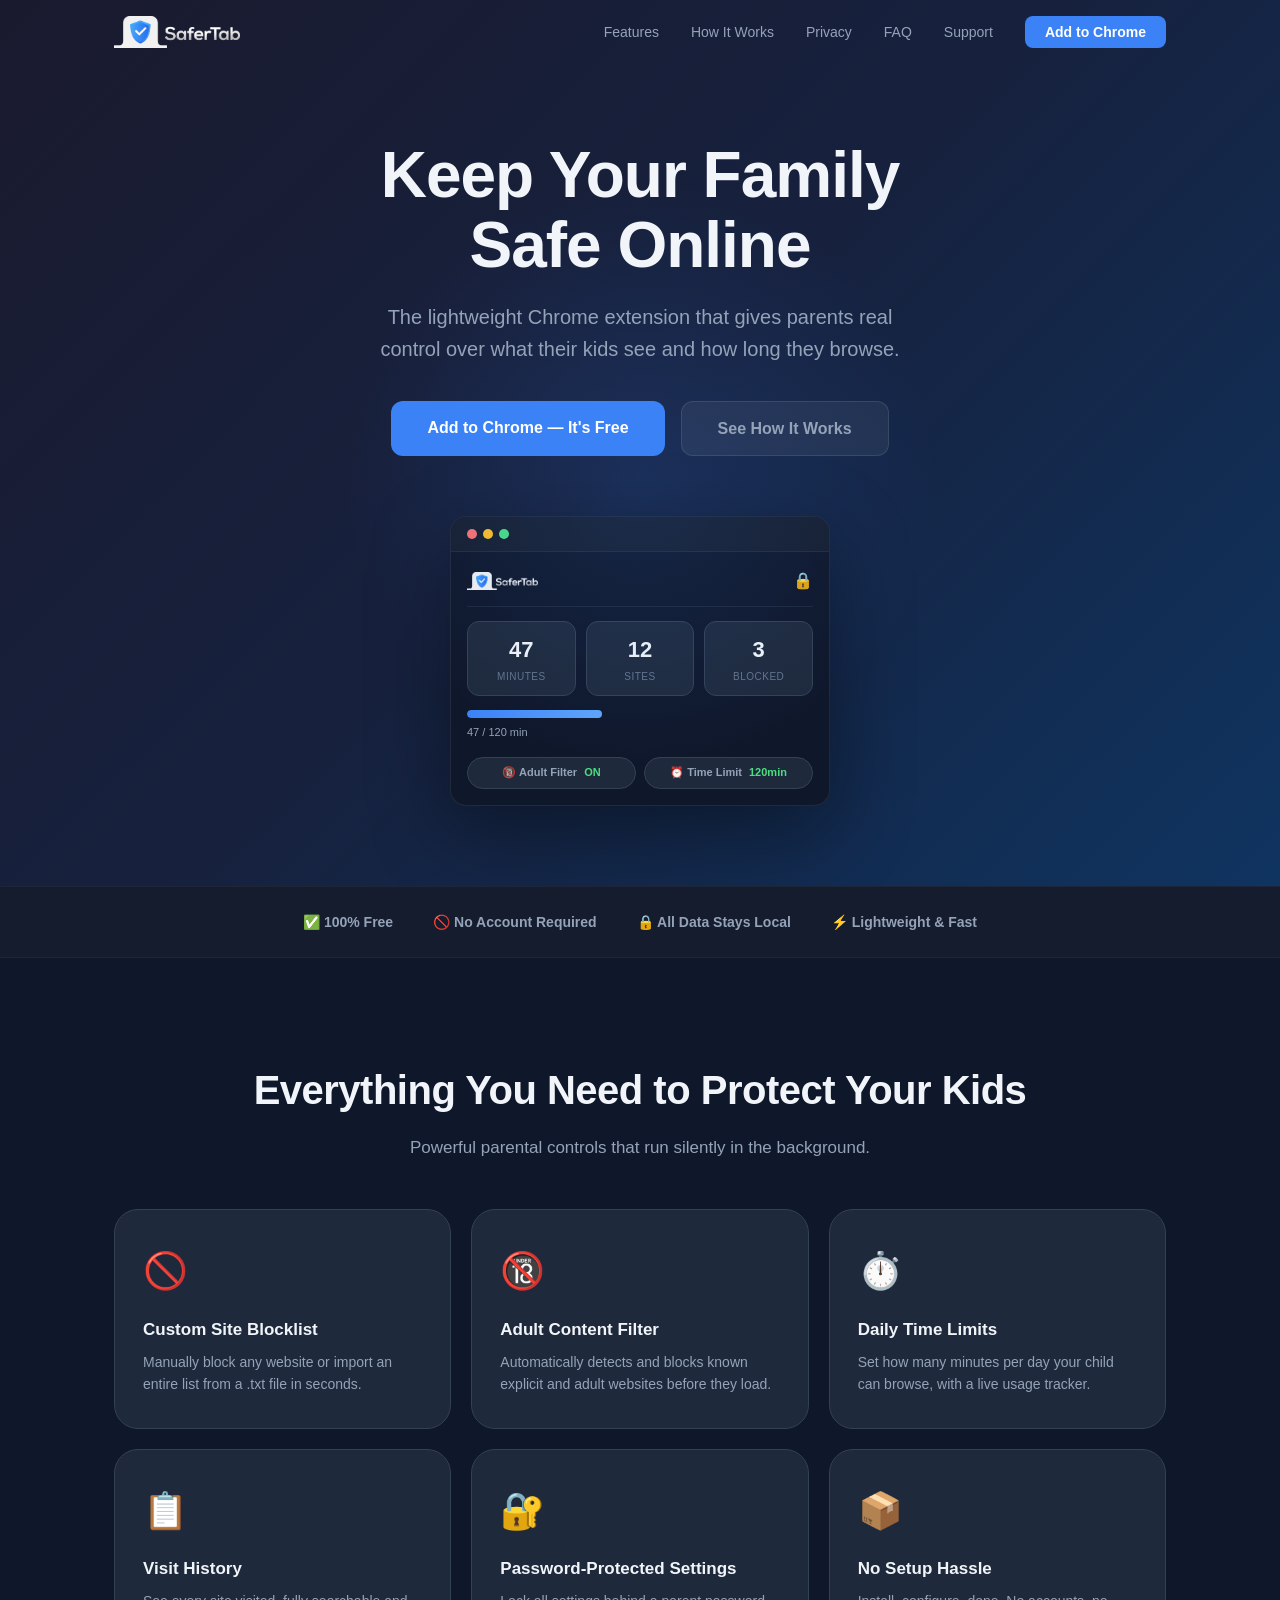
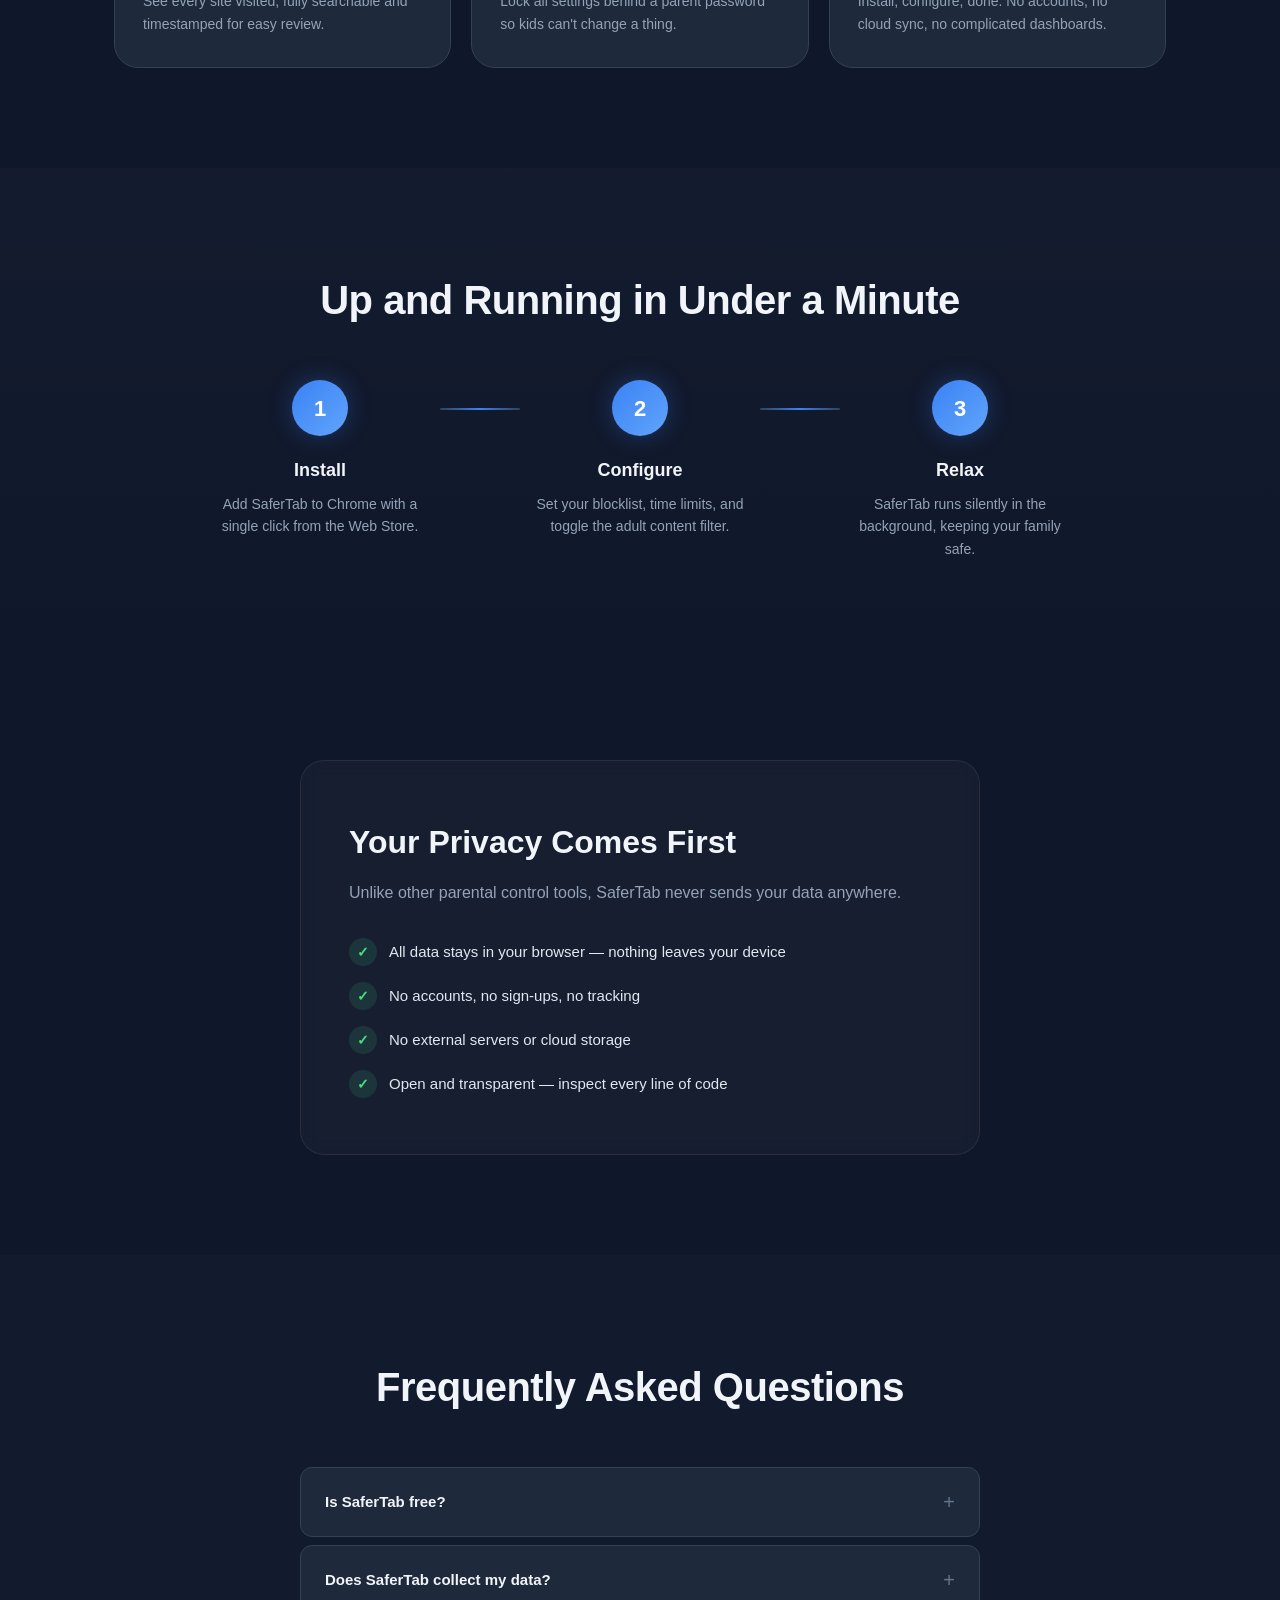
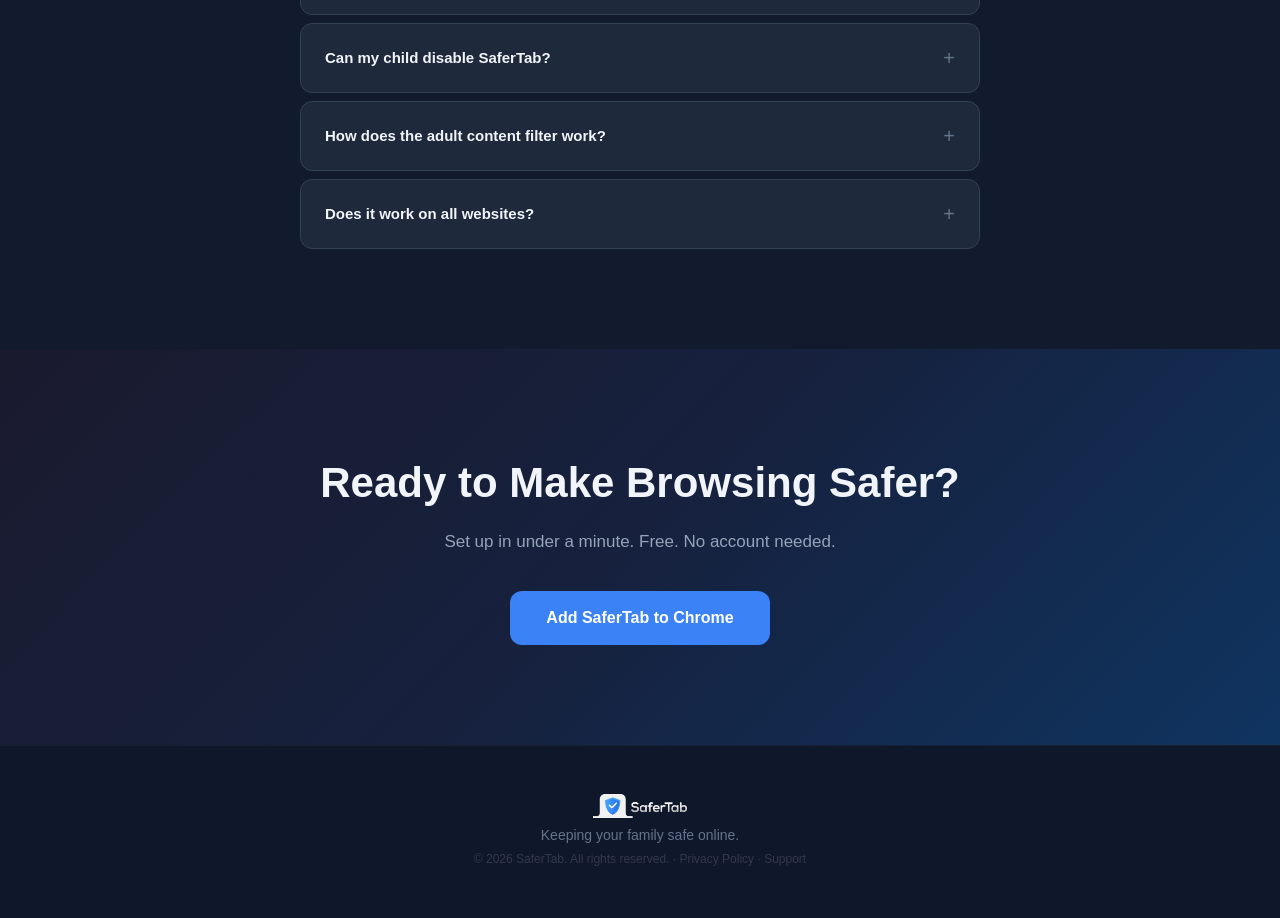
==== commit 407da522: "Updates" ====
--- a/website/index.html
+++ b/website/index.html
@@ -5,8 +5,42 @@
   <meta name="viewport" content="width=device-width, initial-scale=1.0" />
   <title>SaferTab - Keep Your Family Safe Online</title>
   <meta name="description" content="A lightweight Chrome extension that gives parents real control over what their kids see and how long they browse. Free, private, no account needed." />
+  <meta name="robots" content="index, follow, max-image-preview:large" />
+  <link rel="canonical" href="https://safertab.com/" />
+  <meta property="og:type" content="website" />
+  <meta property="og:site_name" content="SaferTab" />
+  <meta property="og:title" content="SaferTab - Keep Your Family Safe Online" />
+  <meta property="og:description" content="A lightweight Chrome extension that gives parents real control over what their kids see and how long they browse. Free, private, no account needed." />
+  <meta property="og:url" content="https://safertab.com/" />
+  <meta property="og:image" content="https://safertab.com/images/logo_color.png" />
+  <meta name="twitter:card" content="summary_large_image" />
+  <meta name="twitter:title" content="SaferTab - Keep Your Family Safe Online" />
+  <meta name="twitter:description" content="A lightweight Chrome extension that gives parents real control over what their kids see and how long they browse. Free, private, no account needed." />
+  <meta name="twitter:image" content="https://safertab.com/images/logo_color.png" />
   <link rel="stylesheet" href="styles.css" />
   <link rel="icon" href="../extension/icons/icon48.png" type="image/png" />
+  <script type="application/ld+json">
+    {
+      "@context": "https://schema.org",
+      "@type": "SoftwareApplication",
+      "name": "SaferTab",
+      "applicationCategory": "BrowserApplication",
+      "operatingSystem": "ChromeOS, Windows, macOS, Linux",
+      "description": "SaferTab is a Chrome extension that helps parents block websites, filter adult content, and manage daily browsing time limits.",
+      "url": "https://safertab.com/",
+      "image": "https://safertab.com/images/logo_color.png",
+      "offers": {
+        "@type": "Offer",
+        "price": "0",
+        "priceCurrency": "USD"
+      },
+      "publisher": {
+        "@type": "Organization",
+        "name": "SaferTab",
+        "url": "https://safertab.com/"
+      }
+    }
+  </script>
   <!-- Google tag (gtag.js) -->
   <script async src="https://www.googletagmanager.com/gtag/js?id=G-ZVJ25667QB"></script>
   <script>
@@ -21,7 +55,7 @@
   <!-- ── Navigation ── -->
   <nav id="navbar">
     <div class="nav-inner">
-      <a href="#" class="nav-brand">
+      <a href="/" class="nav-brand">
         <img src="images/logo_color.png" alt="SaferTab" class="nav-logo-img" />
         <!-- <img src="images/logo_color_white.png" alt="SaferTab" class="nav-logo-img" /> -->
       </a>
@@ -33,6 +67,7 @@
         <li><a href="#how-it-works">How It Works</a></li>
         <li><a href="#privacy">Privacy</a></li>
         <li><a href="#faq">FAQ</a></li>
+        <li><a href="support.html">Support</a></li>
         <li><a href="#cta" class="nav-cta">Add to Chrome</a></li>
       </ul>
     </div>
